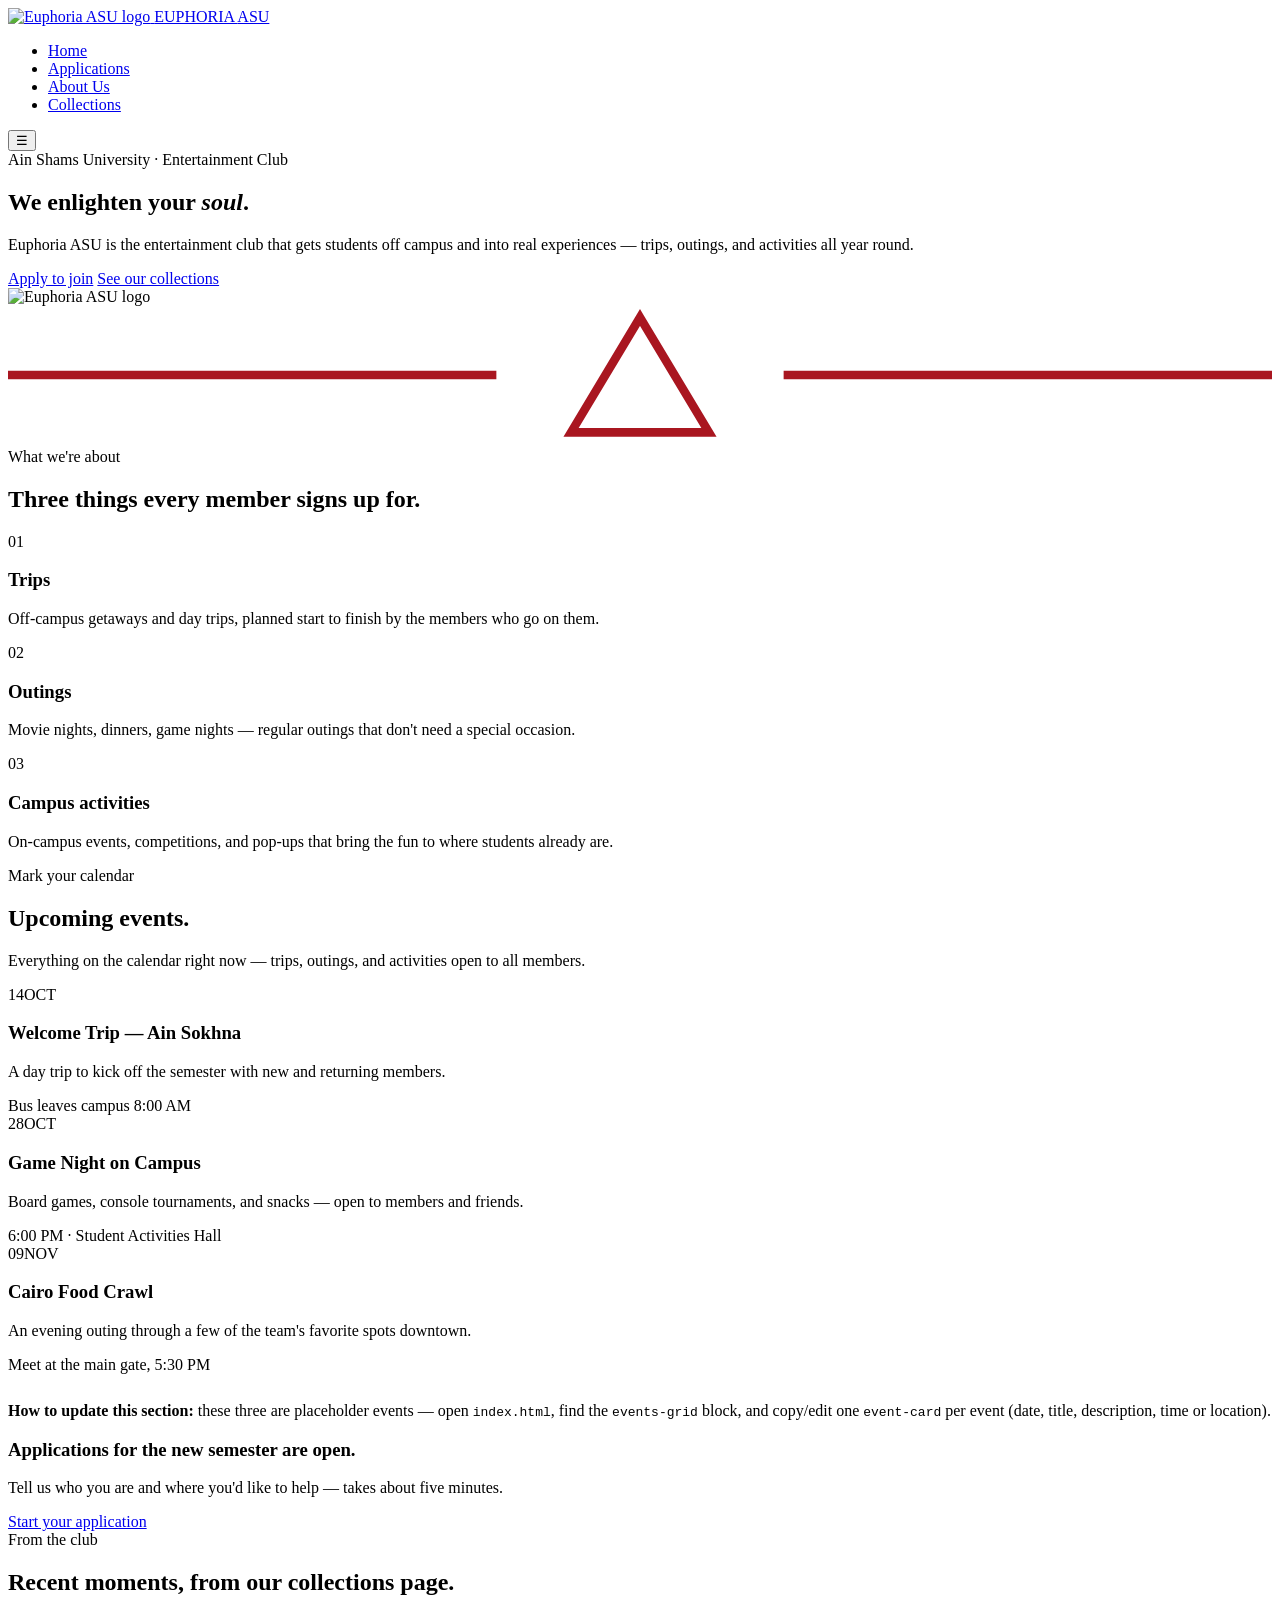
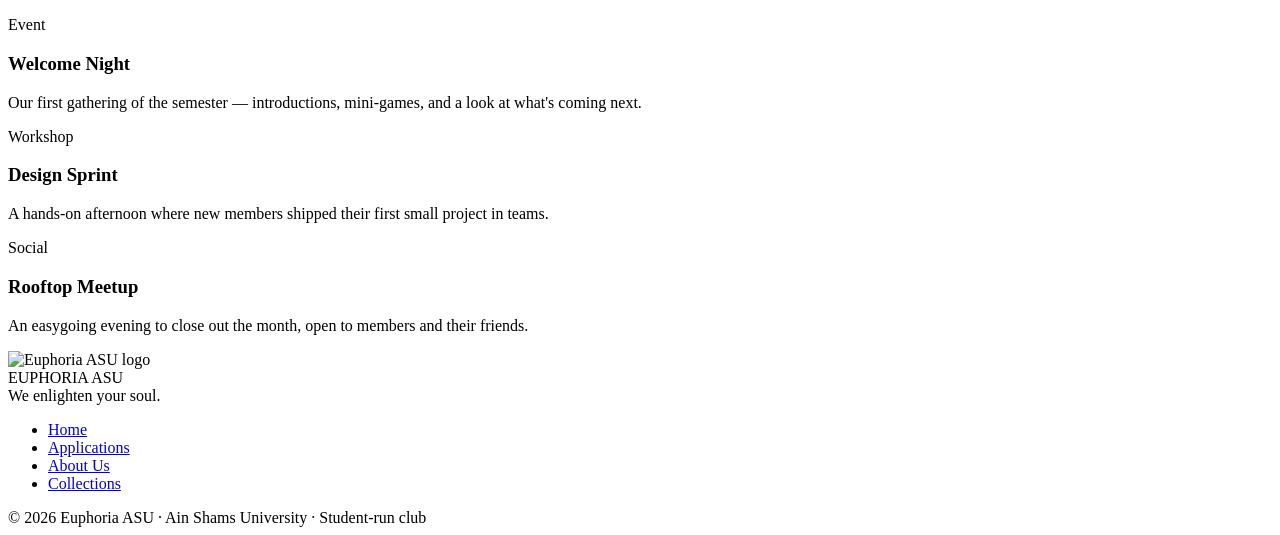
==== index.html @ 0706fc9a "Add files via upload" ====
<!doctype html>
<html lang="en">
<head>
<meta charset="UTF-8">
<meta name="viewport" content="width=device-width, initial-scale=1.0">
<title>Euphoria ASU — Ain Shams University</title>
<meta name="description" content="Euphoria ASU is a student club at Ain Shams University. Explore our mission, apply to join, and browse our event collections.">
<link rel="icon" href="assets/logo.png">
<link rel="preconnect" href="https://fonts.googleapis.com">
<link rel="preconnect" href="https://fonts.gstatic.com" crossorigin>
<link href="https://fonts.googleapis.com/css2?family=Unbounded:wght@500;700&family=Manrope:wght@400;500;700&display=swap" rel="stylesheet">
<link rel="stylesheet" href="css/style.css">
</head>
<body>

<header class="site-header">
  <div class="wrap">
    <a href="index.html" class="brand">
      <img src="assets/logo.png" alt="Euphoria ASU logo">
      <span class="brand-name">EUPHORIA <span>ASU</span></span>
    </a>
    <nav>
      <ul class="nav-links">
        <li><a href="index.html" class="active">Home</a></li>
        <li><a href="applications.html">Applications</a></li>
        <li><a href="about.html">About Us</a></li>
        <li><a href="collections.html">Collections</a></li>
      </ul>
    </nav>
    <button class="nav-toggle" aria-label="Toggle menu">☰</button>
  </div>
</header>

<section class="hero">
  <div class="wrap">
    <div>
      <div class="eyebrow">Ain Shams University · Entertainment Club</div>
      <h1>We enlighten your <em>soul</em>.</h1>
      <p class="lede">Euphoria ASU is the entertainment club that gets students off campus and into real experiences — trips, outings, and activities all year round.</p>
      <div class="hero-actions">
        <a href="applications.html" class="btn btn-primary">Apply to join</a>
        <a href="collections.html" class="btn btn-ghost">See our collections</a>
      </div>
    </div>
    <div class="hero-mark">
      <img src="assets/logo.png" alt="Euphoria ASU logo">
    </div>
  </div>
</section>

<div class="divider">
  <svg viewBox="0 0 220 24" xmlns="http://www.w3.org/2000/svg" fill="none" stroke="#a91620" stroke-width="1.5">
    <line x1="0" y1="12" x2="85" y2="12"/>
    <polygon points="110,2 122,22 98,22"/>
    <line x1="135" y1="12" x2="220" y2="12"/>
  </svg>
</div>

<section class="block">
  <div class="wrap">
    <div class="section-head">
      <div class="eyebrow">What we're about</div>
      <h2>Three things every member signs up for.</h2>
    </div>
    <div class="grid-3">
      <div class="cell">
        <span class="num">01</span>
        <h3>Trips</h3>
        <p>Off-campus getaways and day trips, planned start to finish by the members who go on them.</p>
      </div>
      <div class="cell">
        <span class="num">02</span>
        <h3>Outings</h3>
        <p>Movie nights, dinners, game nights — regular outings that don't need a special occasion.</p>
      </div>
      <div class="cell">
        <span class="num">03</span>
        <h3>Campus activities</h3>
        <p>On-campus events, competitions, and pop-ups that bring the fun to where students already are.</p>
      </div>
    </div>
  </div>
</section>

<section class="block">
  <div class="wrap">
    <div class="section-head">
      <div class="eyebrow">Mark your calendar</div>
      <h2>Upcoming events.</h2>
      <p>Everything on the calendar right now — trips, outings, and activities open to all members.</p>
    </div>
    <div class="events-grid">

      <div class="event-card">
        <div class="event-date"><span class="day">14</span><span class="month">OCT</span></div>
        <div class="event-body">
          <h3>Welcome Trip — Ain Sokhna</h3>
          <p>A day trip to kick off the semester with new and returning members.</p>
          <div class="event-meta">Bus leaves campus 8:00 AM</div>
        </div>
      </div>

      <div class="event-card">
        <div class="event-date"><span class="day">28</span><span class="month">OCT</span></div>
        <div class="event-body">
          <h3>Game Night on Campus</h3>
          <p>Board games, console tournaments, and snacks — open to members and friends.</p>
          <div class="event-meta">6:00 PM · Student Activities Hall</div>
        </div>
      </div>

      <div class="event-card">
        <div class="event-date"><span class="day">09</span><span class="month">NOV</span></div>
        <div class="event-body">
          <h3>Cairo Food Crawl</h3>
          <p>An evening outing through a few of the team's favorite spots downtown.</p>
          <div class="event-meta">Meet at the main gate, 5:30 PM</div>
        </div>
      </div>

    </div>

    <div class="form-note" style="margin-top:28px;">
      <strong>How to update this section:</strong> these three are placeholder events — open <code>index.html</code>, find the <code>events-grid</code> block, and copy/edit one <code>event-card</code> per event (date, title, description, time or location).
    </div>
  </div>
</section>

<section class="block">
  <div class="wrap">
    <div class="banner">
      <div>
        <h3>Applications for the new semester are open.</h3>
        <p>Tell us who you are and where you'd like to help — takes about five minutes.</p>
      </div>
      <a href="applications.html" class="btn btn-primary">Start your application</a>
    </div>
  </div>
</section>

<section class="block">
  <div class="wrap">
    <div class="section-head">
      <div class="eyebrow">From the club</div>
      <h2>Recent moments, from our collections page.</h2>
    </div>
    <div class="card-grid">
      <div class="card">
        <span class="tag">Event</span>
        <h3>Welcome Night</h3>
        <p>Our first gathering of the semester — introductions, mini-games, and a look at what's coming next.</p>
      </div>
      <div class="card">
        <span class="tag">Workshop</span>
        <h3>Design Sprint</h3>
        <p>A hands-on afternoon where new members shipped their first small project in teams.</p>
      </div>
      <div class="card">
        <span class="tag">Social</span>
        <h3>Rooftop Meetup</h3>
        <p>An easygoing evening to close out the month, open to members and their friends.</p>
      </div>
    </div>
  </div>
</section>

<footer class="site-footer">
  <div class="wrap">
    <div class="footer-top">
      <div class="footer-brand">
        <img src="assets/logo.png" alt="Euphoria ASU logo">
        <div>
          <span class="brand-name">EUPHORIA <span>ASU</span></span>
          <div class="footer-tagline">We enlighten your soul.</div>
        </div>
      </div>
      <ul class="footer-links">
        <li><a href="index.html">Home</a></li>
        <li><a href="applications.html">Applications</a></li>
        <li><a href="about.html">About Us</a></li>
        <li><a href="collections.html">Collections</a></li>
      </ul>
    </div>
    <div class="footer-bottom">
      &copy; <span id="year"></span> Euphoria ASU · Ain Shams University · Student-run club
    </div>
  </div>
</footer>

<script src="js/main.js"></script>
<script>document.getElementById("year").textContent = new Date().getFullYear();</script>
</body>
</html>
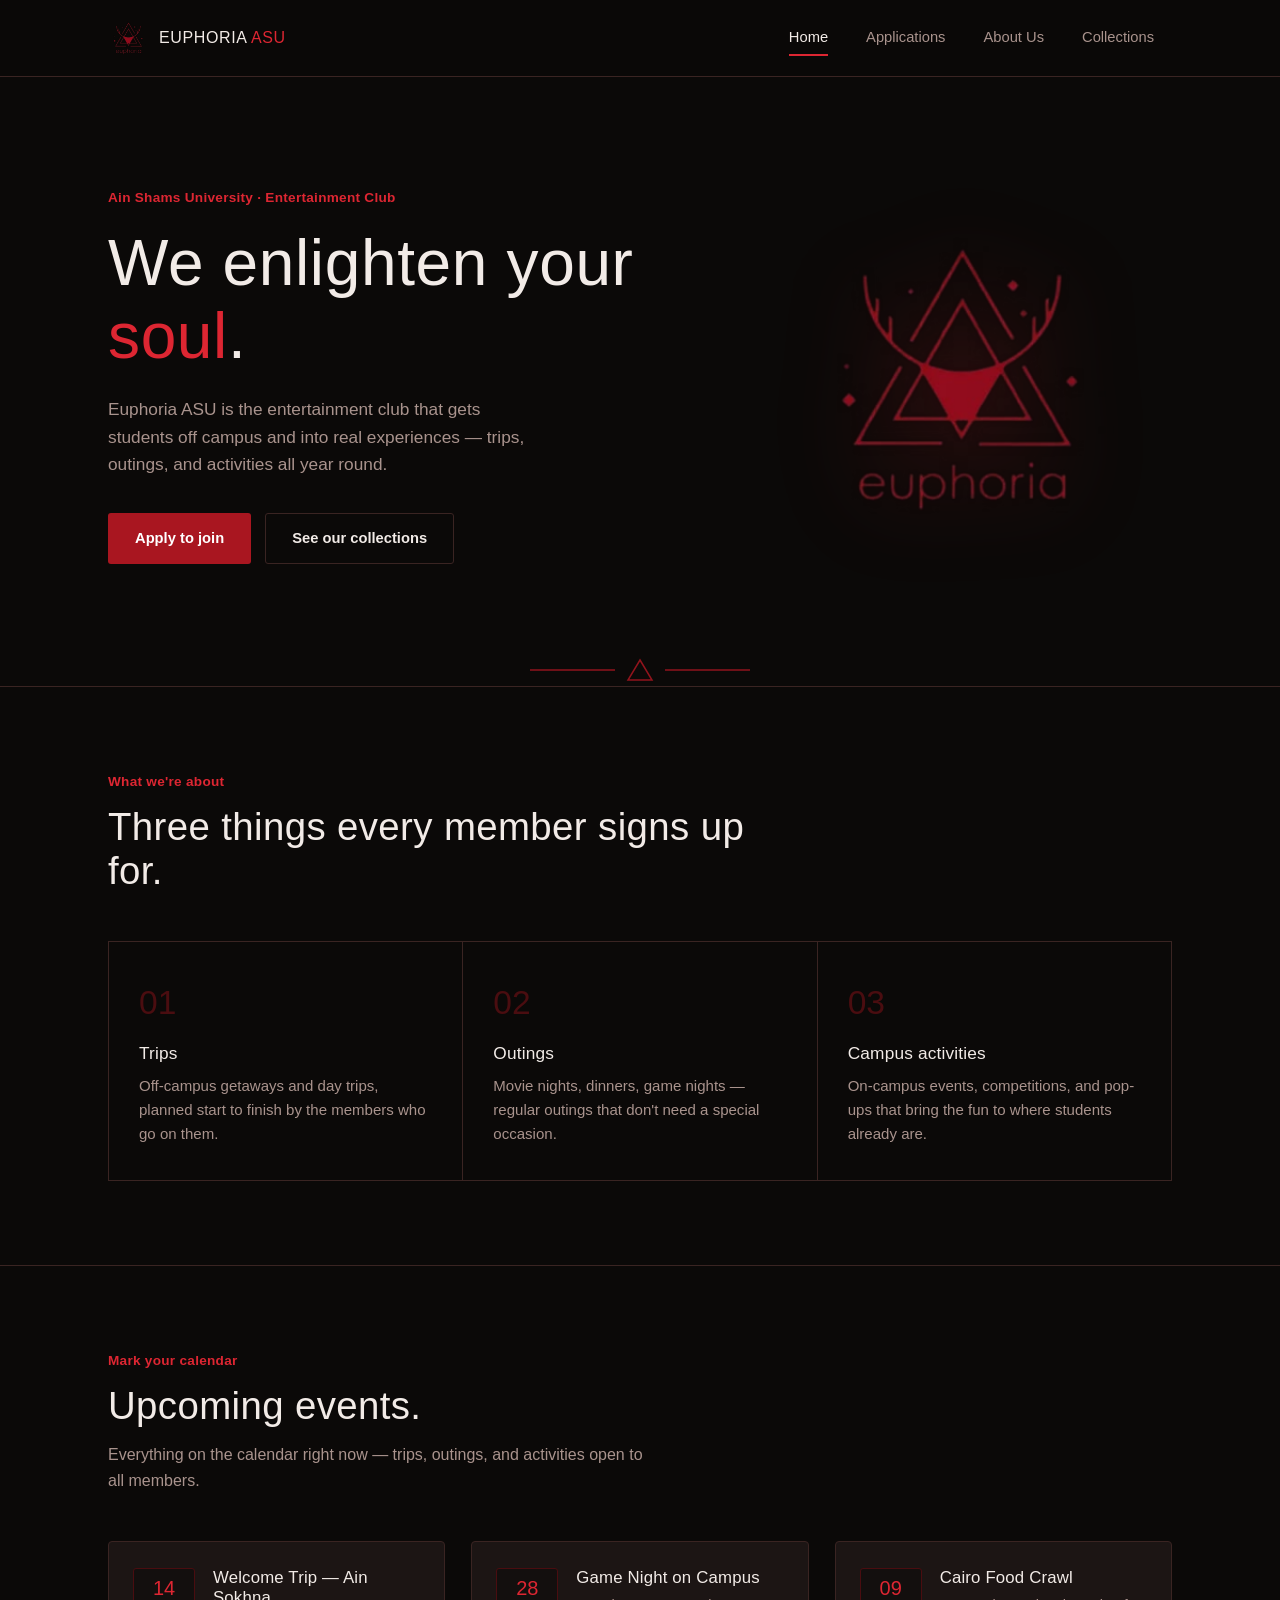
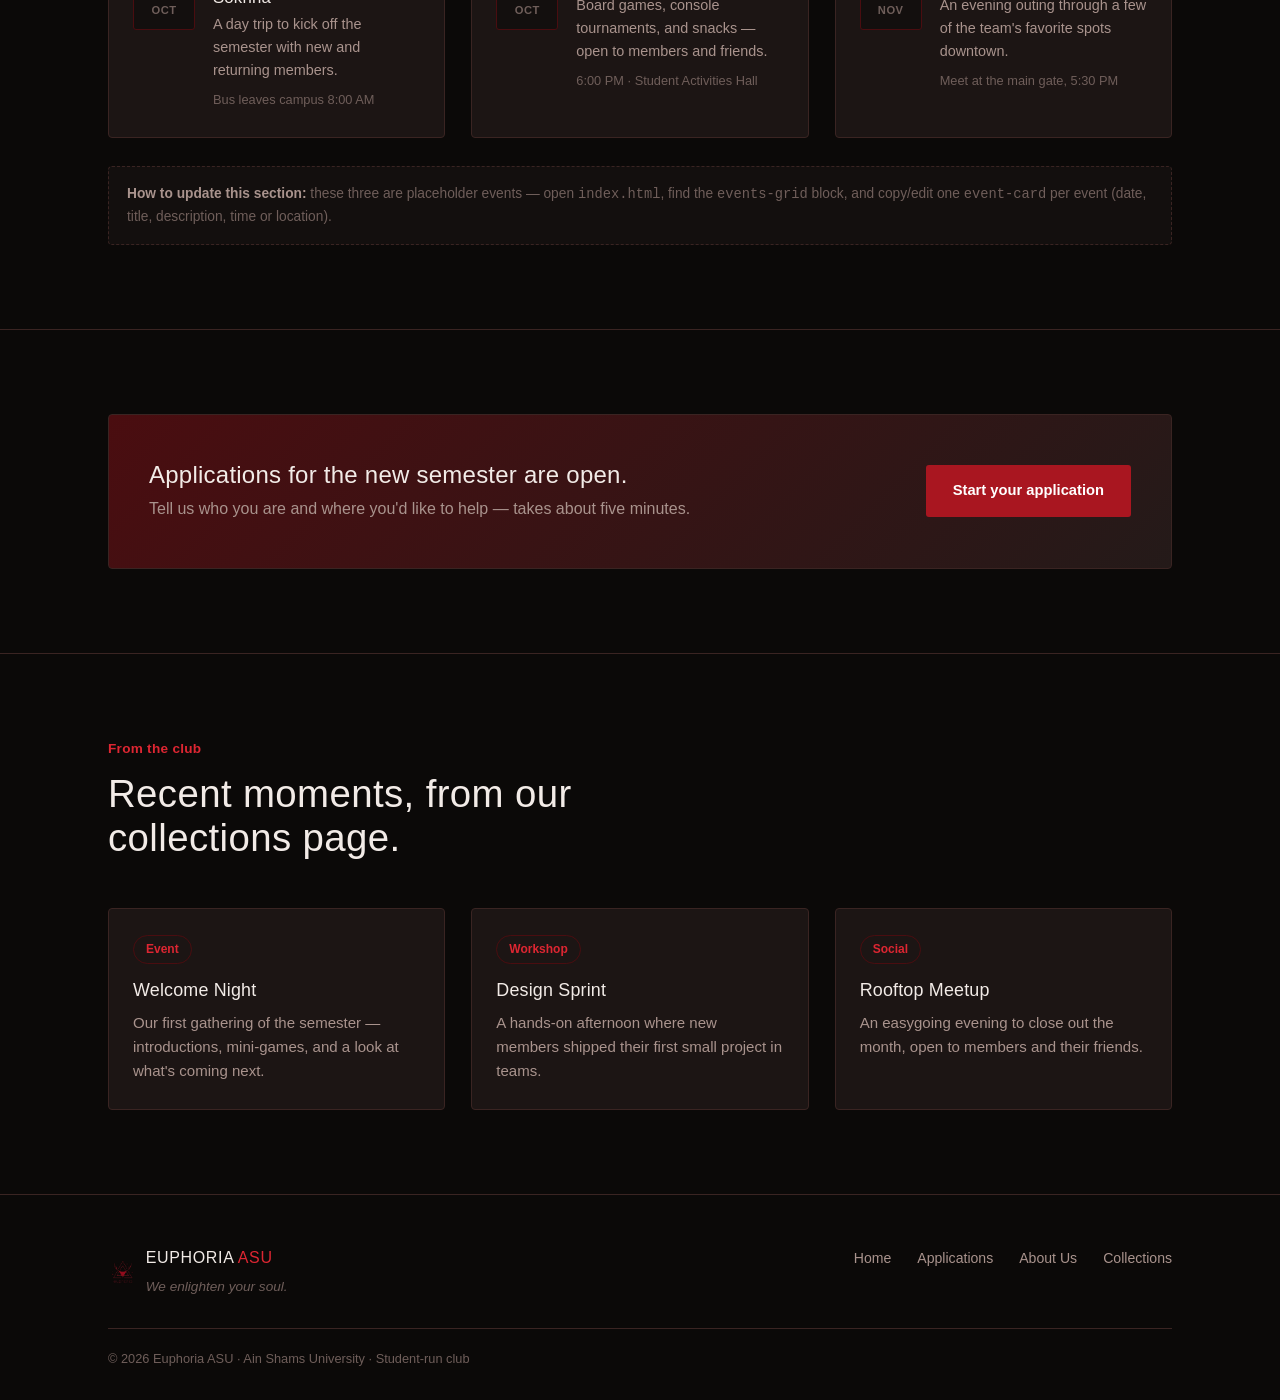
==== commit 25565a6d: "Add files via upload" ====
--- a/index.html
+++ b/index.html
@@ -58,22 +58,22 @@
 
 <section class="block">
   <div class="wrap">
-    <div class="section-head">
+    <div class="section-head reveal">
       <div class="eyebrow">What we're about</div>
       <h2>Three things every member signs up for.</h2>
     </div>
     <div class="grid-3">
-      <div class="cell">
+      <div class="cell reveal">
         <span class="num">01</span>
         <h3>Trips</h3>
         <p>Off-campus getaways and day trips, planned start to finish by the members who go on them.</p>
       </div>
-      <div class="cell">
+      <div class="cell reveal">
         <span class="num">02</span>
         <h3>Outings</h3>
         <p>Movie nights, dinners, game nights — regular outings that don't need a special occasion.</p>
       </div>
-      <div class="cell">
+      <div class="cell reveal">
         <span class="num">03</span>
         <h3>Campus activities</h3>
         <p>On-campus events, competitions, and pop-ups that bring the fun to where students already are.</p>
@@ -84,14 +84,14 @@
 
 <section class="block">
   <div class="wrap">
-    <div class="section-head">
+    <div class="section-head reveal">
       <div class="eyebrow">Mark your calendar</div>
       <h2>Upcoming events.</h2>
       <p>Everything on the calendar right now — trips, outings, and activities open to all members.</p>
     </div>
     <div class="events-grid">
 
-      <div class="event-card">
+      <div class="event-card reveal">
         <div class="event-date"><span class="day">14</span><span class="month">OCT</span></div>
         <div class="event-body">
           <h3>Welcome Trip — Ain Sokhna</h3>
@@ -100,7 +100,7 @@
         </div>
       </div>
 
-      <div class="event-card">
+      <div class="event-card reveal">
         <div class="event-date"><span class="day">28</span><span class="month">OCT</span></div>
         <div class="event-body">
           <h3>Game Night on Campus</h3>
@@ -109,7 +109,7 @@
         </div>
       </div>
 
-      <div class="event-card">
+      <div class="event-card reveal">
         <div class="event-date"><span class="day">09</span><span class="month">NOV</span></div>
         <div class="event-body">
           <h3>Cairo Food Crawl</h3>
@@ -128,7 +128,7 @@
 
 <section class="block">
   <div class="wrap">
-    <div class="banner">
+    <div class="banner reveal">
       <div>
         <h3>Applications for the new semester are open.</h3>
         <p>Tell us who you are and where you'd like to help — takes about five minutes.</p>
@@ -140,22 +140,22 @@
 
 <section class="block">
   <div class="wrap">
-    <div class="section-head">
+    <div class="section-head reveal">
       <div class="eyebrow">From the club</div>
       <h2>Recent moments, from our collections page.</h2>
     </div>
     <div class="card-grid">
-      <div class="card">
+      <div class="card reveal">
         <span class="tag">Event</span>
         <h3>Welcome Night</h3>
         <p>Our first gathering of the semester — introductions, mini-games, and a look at what's coming next.</p>
       </div>
-      <div class="card">
+      <div class="card reveal">
         <span class="tag">Workshop</span>
         <h3>Design Sprint</h3>
         <p>A hands-on afternoon where new members shipped their first small project in teams.</p>
       </div>
-      <div class="card">
+      <div class="card reveal">
         <span class="tag">Social</span>
         <h3>Rooftop Meetup</h3>
         <p>An easygoing evening to close out the month, open to members and their friends.</p>
--- a/css/style.css
+++ b/css/style.css
@@ -0,0 +1,791 @@
+/* ==========================================================================
+   Euphoria ASU — design tokens
+   ========================================================================== */
+
+:root {
+  --bg: #0b0908;
+  --bg-alt: #130f0e;
+  --surface: #1c1514;
+  --surface-2: #241a19;
+  --line: #3a2422;
+  --red-deep: #4a0d10;
+  --red: #a91620;
+  --red-bright: #dd2632;
+  --text: #f2ebe7;
+  --text-muted: #a9938d;
+  --text-faint: #6f5e5a;
+
+  --font-display: "Unbounded", "Segoe UI", sans-serif;
+  --font-body: "Manrope", "Segoe UI", sans-serif;
+
+  --container: 1120px;
+}
+
+* { box-sizing: border-box; }
+
+html {
+  scroll-behavior: smooth;
+}
+
+body {
+  margin: 0;
+  background: var(--bg);
+  color: var(--text);
+  font-family: var(--font-body);
+  font-size: 16px;
+  line-height: 1.6;
+  -webkit-font-smoothing: antialiased;
+}
+
+img { max-width: 100%; display: block; }
+
+a {
+  color: inherit;
+  text-decoration: none;
+}
+
+::selection {
+  background: var(--red);
+  color: var(--text);
+}
+
+:focus-visible {
+  outline: 2px solid var(--red-bright);
+  outline-offset: 3px;
+}
+
+h1, h2, h3, h4 {
+  font-family: var(--font-display);
+  font-weight: 500;
+  line-height: 1.15;
+  margin: 0;
+  letter-spacing: 0.01em;
+}
+
+p { margin: 0 0 1em; color: var(--text-muted); max-width: 62ch; }
+
+.wrap {
+  max-width: var(--container);
+  margin: 0 auto;
+  padding: 0 28px;
+}
+
+/* ==========================================================================
+   Header / nav
+   ========================================================================== */
+
+.site-header {
+  position: sticky;
+  top: 0;
+  z-index: 50;
+  background: rgba(11, 9, 8, 0.86);
+  backdrop-filter: blur(10px);
+  border-bottom: 1px solid var(--line);
+}
+
+.site-header .wrap {
+  display: flex;
+  align-items: center;
+  justify-content: space-between;
+  height: 76px;
+}
+
+.brand {
+  display: flex;
+  align-items: center;
+  gap: 12px;
+}
+
+.brand img {
+  height: 42px;
+  width: auto;
+}
+
+.brand-name {
+  font-family: var(--font-display);
+  font-size: 1rem;
+  letter-spacing: 0.04em;
+  color: var(--text);
+}
+
+.brand-name span { color: var(--red-bright); }
+
+.nav-links {
+  display: flex;
+  gap: 2px;
+  list-style: none;
+  margin: 0;
+  padding: 0;
+}
+
+.nav-links a {
+  display: block;
+  padding: 10px 18px;
+  font-size: 0.92rem;
+  color: var(--text-muted);
+  border-radius: 3px;
+  transition: color 0.2s ease;
+  position: relative;
+}
+
+.nav-links a:hover { color: var(--text); }
+
+.nav-links a.active { color: var(--text); }
+
+.nav-links a.active::after {
+  content: "";
+  position: absolute;
+  left: 18px;
+  right: 18px;
+  bottom: 4px;
+  height: 2px;
+  background: var(--red-bright);
+}
+
+.nav-toggle {
+  display: none;
+  background: none;
+  border: 1px solid var(--line);
+  border-radius: 4px;
+  color: var(--text);
+  width: 42px;
+  height: 42px;
+  align-items: center;
+  justify-content: center;
+  cursor: pointer;
+}
+
+@media (max-width: 780px) {
+  .nav-toggle { display: flex; }
+
+  .nav-links {
+    position: absolute;
+    top: 76px;
+    left: 0;
+    right: 0;
+    flex-direction: column;
+    background: var(--bg-alt);
+    border-bottom: 1px solid var(--line);
+    padding: 10px 24px 20px;
+    gap: 4px;
+    display: none;
+  }
+
+  .nav-links.open { display: flex; }
+
+  .nav-links a { padding: 12px 6px; }
+}
+
+/* ==========================================================================
+   Buttons
+   ========================================================================== */
+
+.btn {
+  display: inline-flex;
+  align-items: center;
+  gap: 8px;
+  font-family: var(--font-body);
+  font-weight: 700;
+  font-size: 0.92rem;
+  padding: 13px 26px;
+  border-radius: 3px;
+  border: 1px solid transparent;
+  cursor: pointer;
+  transition: transform 0.15s ease, background 0.2s ease, border-color 0.2s ease;
+}
+
+.btn-primary {
+  background: var(--red);
+  color: #fff;
+}
+
+.btn-primary:hover {
+  background: var(--red-bright);
+  transform: translateY(-1px);
+}
+
+.btn-ghost {
+  background: transparent;
+  border-color: var(--line);
+  color: var(--text);
+}
+
+.btn-ghost:hover {
+  border-color: var(--red);
+  color: var(--text);
+}
+
+/* ==========================================================================
+   Triangle divider (matches the logo's geometric mark)
+   ========================================================================== */
+
+.divider {
+  display: flex;
+  justify-content: center;
+  padding: 4px 0;
+  opacity: 0.85;
+}
+
+.divider svg { width: 220px; height: auto; }
+
+/* ==========================================================================
+   Hero
+   ========================================================================== */
+
+.hero {
+  position: relative;
+  padding: 110px 0 90px;
+  overflow: hidden;
+}
+
+.hero .wrap {
+  display: grid;
+  grid-template-columns: 1.15fr 0.85fr;
+  gap: 40px;
+  align-items: center;
+}
+
+.eyebrow {
+  color: var(--red-bright);
+  font-size: 0.85rem;
+  font-weight: 700;
+  margin-bottom: 18px;
+  letter-spacing: 0.02em;
+}
+
+.hero h1 {
+  font-size: clamp(2.6rem, 5vw, 4.2rem);
+  color: var(--text);
+  margin-bottom: 22px;
+}
+
+.hero h1 em {
+  font-style: normal;
+  color: var(--red-bright);
+}
+
+.hero p.lede {
+  font-size: 1.08rem;
+  max-width: 46ch;
+  margin-bottom: 34px;
+}
+
+.hero-actions {
+  display: flex;
+  gap: 14px;
+  flex-wrap: wrap;
+}
+
+.hero-mark {
+  display: flex;
+  justify-content: center;
+  align-items: center;
+}
+
+.hero-mark svg,
+.hero-mark img {
+  width: 100%;
+  max-width: 320px;
+  height: auto;
+  filter: drop-shadow(0 0 42px rgba(221, 38, 42, 0.32));
+}
+
+@media (max-width: 860px) {
+  .hero .wrap { grid-template-columns: 1fr; }
+  .hero-mark { order: -1; max-width: 220px; margin: 0 auto 10px; }
+  .hero { padding: 60px 0 50px; text-align: left; }
+}
+
+/* ==========================================================================
+   Sections
+   ========================================================================== */
+
+section.block {
+  padding: 84px 0;
+  border-top: 1px solid var(--line);
+}
+
+.section-head {
+  max-width: 640px;
+  margin-bottom: 48px;
+}
+
+.section-head .eyebrow { margin-bottom: 12px; }
+
+.section-head h2 {
+  font-size: clamp(1.7rem, 3vw, 2.4rem);
+  color: var(--text);
+  margin-bottom: 14px;
+}
+
+/* Mission / value grid */
+
+.grid-3 {
+  display: grid;
+  grid-template-columns: repeat(3, 1fr);
+  gap: 1px;
+  background: var(--line);
+  border: 1px solid var(--line);
+}
+
+.grid-3 .cell {
+  background: var(--bg);
+  padding: 34px 30px;
+}
+
+.cell .num {
+  font-family: var(--font-display);
+  color: var(--red-deep);
+  font-size: 2.1rem;
+  display: block;
+  margin-bottom: 14px;
+}
+
+.cell h3 {
+  font-size: 1.08rem;
+  color: var(--text);
+  margin-bottom: 10px;
+}
+
+.cell p { margin: 0; font-size: 0.94rem; }
+
+@media (max-width: 780px) {
+  .grid-3 { grid-template-columns: 1fr; }
+}
+
+/* Highlight / CTA banner */
+
+.banner {
+  background: linear-gradient(135deg, var(--red-deep), var(--surface-2));
+  border: 1px solid var(--line);
+  border-radius: 4px;
+  padding: 46px 40px;
+  display: flex;
+  align-items: center;
+  justify-content: space-between;
+  gap: 30px;
+  flex-wrap: wrap;
+}
+
+.banner h3 {
+  color: var(--text);
+  font-size: 1.5rem;
+  margin-bottom: 8px;
+}
+
+.banner p { margin: 0; }
+
+/* ==========================================================================
+   Cards (events, team, etc.)
+   ========================================================================== */
+
+.card-grid {
+  display: grid;
+  grid-template-columns: repeat(3, 1fr);
+  gap: 26px;
+}
+
+@media (max-width: 900px) {
+  .card-grid { grid-template-columns: repeat(2, 1fr); }
+}
+@media (max-width: 600px) {
+  .card-grid { grid-template-columns: 1fr; }
+}
+
+.card {
+  background: var(--surface);
+  border: 1px solid var(--line);
+  border-radius: 4px;
+  padding: 26px 24px;
+  transition: border-color 0.2s ease, transform 0.2s ease;
+}
+
+.card:hover {
+  border-color: var(--red);
+  transform: translateY(-3px);
+}
+
+.card .tag {
+  display: inline-block;
+  font-size: 0.75rem;
+  font-weight: 700;
+  color: var(--red-bright);
+  border: 1px solid var(--red-deep);
+  border-radius: 100px;
+  padding: 4px 12px;
+  margin-bottom: 16px;
+}
+
+.card h3 {
+  color: var(--text);
+  font-size: 1.12rem;
+  margin-bottom: 10px;
+}
+
+.card p { font-size: 0.94rem; margin: 0; }
+
+/* ==========================================================================
+   Upcoming events
+   ========================================================================== */
+
+.events-grid {
+  display: grid;
+  grid-template-columns: repeat(3, 1fr);
+  gap: 26px;
+}
+
+@media (max-width: 900px) {
+  .events-grid { grid-template-columns: repeat(2, 1fr); }
+}
+@media (max-width: 600px) {
+  .events-grid { grid-template-columns: 1fr; }
+}
+
+.event-card {
+  background: var(--surface);
+  border: 1px solid var(--line);
+  border-radius: 4px;
+  padding: 26px 24px;
+  display: flex;
+  gap: 18px;
+  transition: border-color 0.2s ease, transform 0.2s ease;
+}
+
+.event-card:hover {
+  border-color: var(--red);
+  transform: translateY(-3px);
+}
+
+.event-date {
+  flex: none;
+  width: 62px;
+  height: 62px;
+  border: 1px solid var(--red-deep);
+  border-radius: 3px;
+  display: flex;
+  flex-direction: column;
+  align-items: center;
+  justify-content: center;
+  background: var(--bg-alt);
+}
+
+.event-date .day {
+  font-family: var(--font-display);
+  color: var(--red-bright);
+  font-size: 1.25rem;
+  line-height: 1;
+}
+
+.event-date .month {
+  color: var(--text-faint);
+  font-size: 0.7rem;
+  font-weight: 700;
+  letter-spacing: 0.04em;
+  margin-top: 4px;
+}
+
+.event-body h3 {
+  color: var(--text);
+  font-size: 1.05rem;
+  margin-bottom: 6px;
+}
+
+.event-body p {
+  font-size: 0.9rem;
+  margin: 0 0 8px;
+}
+
+.event-meta {
+  font-size: 0.8rem;
+  color: var(--text-faint);
+}
+
+/* ==========================================================================
+   Timeline (applications page)
+   ========================================================================== */
+
+.timeline {
+  position: relative;
+  padding-left: 34px;
+  border-left: 2px solid var(--line);
+}
+
+.timeline-step {
+  position: relative;
+  padding-bottom: 44px;
+}
+
+.timeline-step:last-child { padding-bottom: 0; }
+
+.timeline-step::before {
+  content: "";
+  position: absolute;
+  left: -42px;
+  top: 4px;
+  width: 14px;
+  height: 14px;
+  background: var(--bg);
+  border: 2px solid var(--red-bright);
+  transform: rotate(45deg);
+}
+
+.timeline-step h3 {
+  color: var(--text);
+  font-size: 1.1rem;
+  margin-bottom: 8px;
+}
+
+.timeline-step p { margin: 0; font-size: 0.95rem; }
+
+/* ==========================================================================
+   Forms (applications page)
+   ========================================================================== */
+
+.app-form {
+  background: var(--surface);
+  border: 1px solid var(--line);
+  border-radius: 4px;
+  padding: 40px;
+}
+
+.field {
+  margin-bottom: 22px;
+}
+
+.field label {
+  display: block;
+  font-size: 0.86rem;
+  font-weight: 700;
+  color: var(--text);
+  margin-bottom: 8px;
+}
+
+.field input,
+.field select,
+.field textarea {
+  width: 100%;
+  background: var(--bg-alt);
+  border: 1px solid var(--line);
+  border-radius: 3px;
+  padding: 12px 14px;
+  color: var(--text);
+  font-family: var(--font-body);
+  font-size: 0.95rem;
+}
+
+.field input:focus,
+.field select:focus,
+.field textarea:focus {
+  border-color: var(--red);
+  outline: none;
+}
+
+.field textarea { resize: vertical; min-height: 110px; }
+
+.form-note {
+  background: var(--bg-alt);
+  border: 1px dashed var(--line);
+  border-radius: 4px;
+  padding: 16px 18px;
+  font-size: 0.86rem;
+  color: var(--text-faint);
+  margin-top: 24px;
+}
+
+.form-note strong { color: var(--text-muted); }
+
+/* ==========================================================================
+   Gallery (collections page)
+   ========================================================================== */
+
+.gallery {
+  display: grid;
+  grid-template-columns: repeat(3, 1fr);
+  gap: 18px;
+}
+
+@media (max-width: 900px) {
+  .gallery { grid-template-columns: repeat(2, 1fr); }
+}
+@media (max-width: 560px) {
+  .gallery { grid-template-columns: 1fr; }
+}
+
+.gallery-item {
+  position: relative;
+  aspect-ratio: 4 / 3;
+  border-radius: 4px;
+  overflow: hidden;
+  border: 1px solid var(--line);
+  background-color: var(--surface);
+  background-size: cover;
+  background-position: center;
+  display: flex;
+  align-items: center;
+  justify-content: center;
+}
+
+.gallery-item svg {
+  width: 46%;
+  opacity: 0.5;
+}
+
+.gallery-item .cap {
+  position: absolute;
+  left: 0; right: 0; bottom: 0;
+  padding: 12px 14px;
+  background: linear-gradient(to top, rgba(0,0,0,0.75), transparent);
+  font-size: 0.82rem;
+  color: var(--text-muted);
+}
+
+.gallery-item.placeholder .cap strong { color: var(--text); display:block; font-size: 0.9rem; margin-bottom: 2px; }
+
+/* filter tabs */
+.filters {
+  display: flex;
+  gap: 10px;
+  flex-wrap: wrap;
+  margin-bottom: 32px;
+}
+
+.filter-btn {
+  background: transparent;
+  border: 1px solid var(--line);
+  color: var(--text-muted);
+  padding: 8px 18px;
+  border-radius: 100px;
+  font-size: 0.86rem;
+  font-family: var(--font-body);
+  cursor: pointer;
+  transition: all 0.2s ease;
+}
+
+.filter-btn:hover { border-color: var(--red); color: var(--text); }
+
+.filter-btn.active {
+  background: var(--red);
+  border-color: var(--red);
+  color: #fff;
+}
+
+/* ==========================================================================
+   Team (about page)
+   ========================================================================== */
+
+.team-grid {
+  display: grid;
+  grid-template-columns: repeat(4, 1fr);
+  gap: 22px;
+}
+
+@media (max-width: 900px) {
+  .team-grid { grid-template-columns: repeat(2, 1fr); }
+}
+
+.team-card {
+  text-align: left;
+}
+
+.team-avatar {
+  aspect-ratio: 1;
+  background: var(--surface);
+  border: 1px solid var(--line);
+  border-radius: 4px;
+  display: flex;
+  align-items: center;
+  justify-content: center;
+  margin-bottom: 14px;
+}
+
+.team-avatar svg { width: 40%; opacity: 0.45; }
+
+.team-card h4 {
+  color: var(--text);
+  font-size: 1rem;
+  margin-bottom: 3px;
+}
+
+.team-card .role {
+  color: var(--red-bright);
+  font-size: 0.82rem;
+  font-weight: 700;
+}
+
+/* ==========================================================================
+   Footer
+   ========================================================================== */
+
+.site-footer {
+  border-top: 1px solid var(--line);
+  padding: 50px 0 30px;
+}
+
+.footer-top {
+  display: flex;
+  justify-content: space-between;
+  align-items: flex-start;
+  gap: 30px;
+  flex-wrap: wrap;
+  margin-bottom: 30px;
+}
+
+.footer-brand {
+  display: flex;
+  align-items: center;
+  gap: 10px;
+}
+
+.footer-brand img { height: 30px; }
+
+.footer-tagline {
+  color: var(--text-faint);
+  font-size: 0.85rem;
+  font-style: italic;
+  margin-top: 6px;
+}
+
+.footer-links {
+  display: flex;
+  gap: 26px;
+  flex-wrap: wrap;
+  list-style: none;
+  padding: 0;
+  margin: 0;
+}
+
+.footer-links a {
+  font-size: 0.88rem;
+  color: var(--text-muted);
+}
+
+.footer-links a:hover { color: var(--red-bright); }
+
+.footer-bottom {
+  font-size: 0.8rem;
+  color: var(--text-faint);
+  border-top: 1px solid var(--line);
+  padding-top: 20px;
+}
+
+/* ==========================================================================
+   Page header (non-home pages)
+   ========================================================================== */
+
+.page-header {
+  padding: 70px 0 50px;
+  border-bottom: 1px solid var(--line);
+}
+
+.page-header .eyebrow { margin-bottom: 14px; }
+
+.page-header h1 {
+  font-size: clamp(2.2rem, 4vw, 3.2rem);
+  color: var(--text);
+}
+
+.page-header p.lede {
+  margin-top: 18px;
+  font-size: 1.02rem;
+  max-width: 56ch;
+}
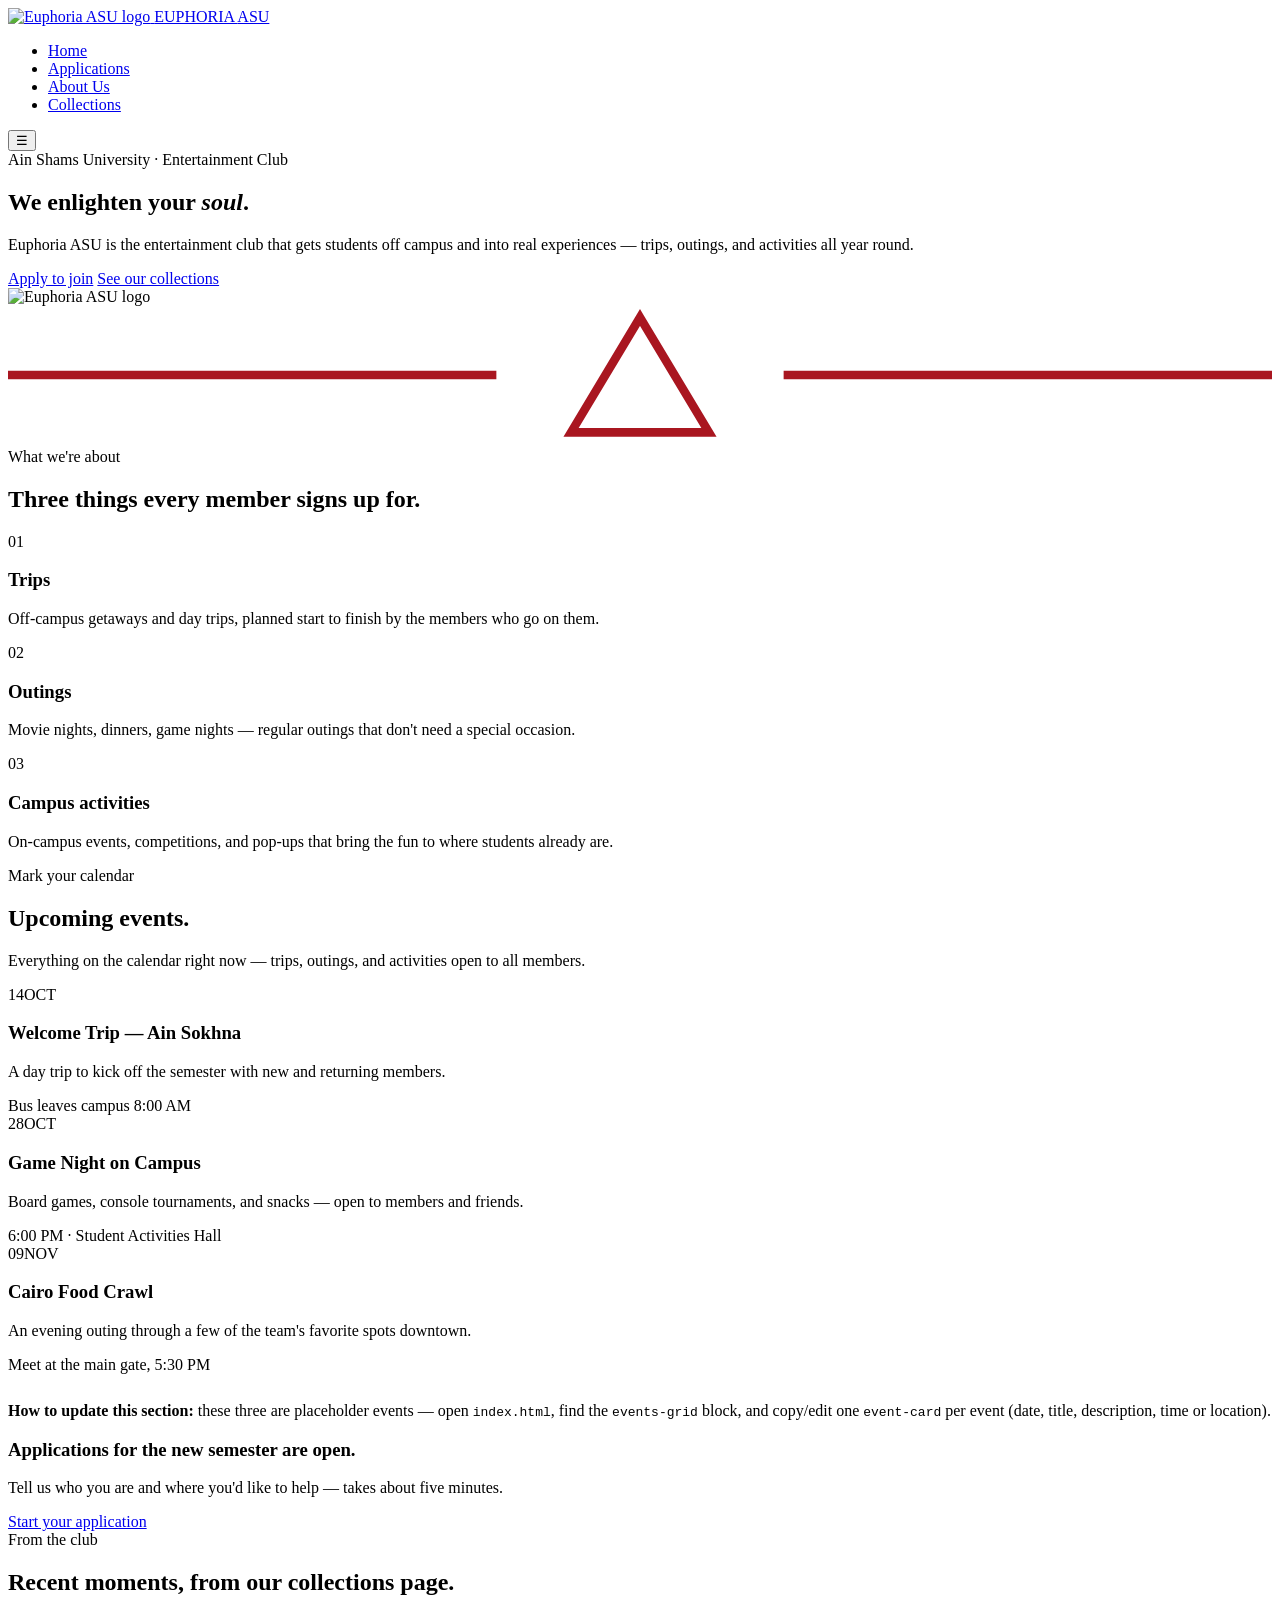
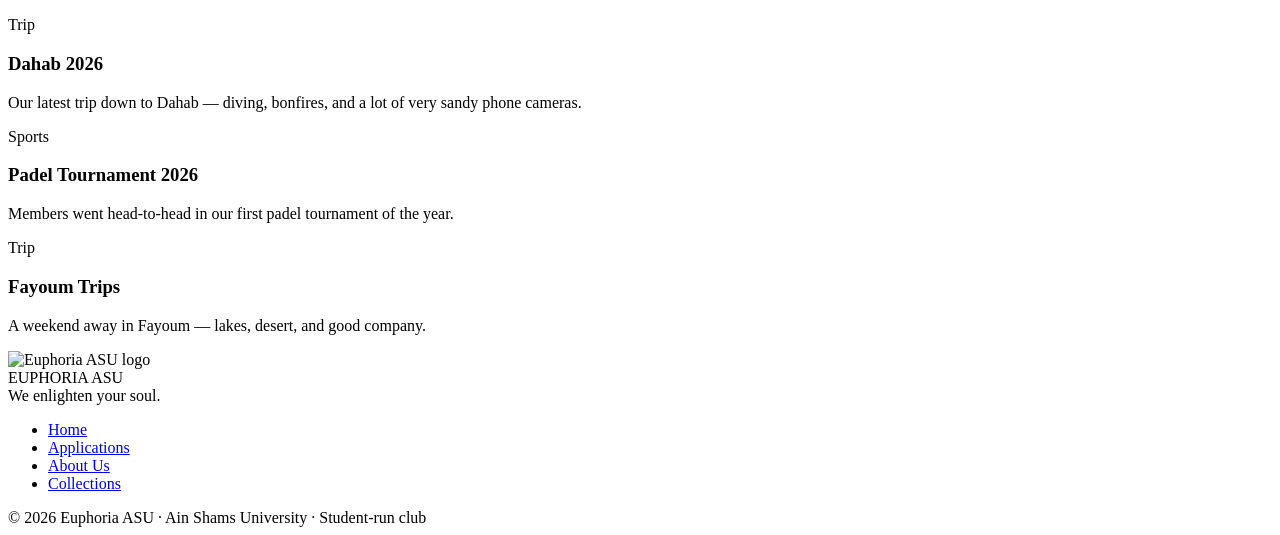
==== commit a8aab1a4: "Add files via upload" ====
--- a/index.html
+++ b/index.html
@@ -62,6 +62,9 @@
       <div class="eyebrow">What we're about</div>
       <h2>Three things every member signs up for.</h2>
     </div>
+    <div class="section-media reveal reveal-img">
+      <div class="media-bg" style="background-image:url('assets/sections/mission.jpg')"></div>
+    </div>
     <div class="grid-3">
       <div class="cell reveal">
         <span class="num">01</span>
@@ -128,7 +131,7 @@
 
 <section class="block">
   <div class="wrap">
-    <div class="banner reveal">
+    <div class="banner reveal" style="background-image:url('assets/sections/cta.jpg')">
       <div>
         <h3>Applications for the new semester are open.</h3>
         <p>Tell us who you are and where you'd like to help — takes about five minutes.</p>
@@ -146,19 +149,34 @@
     </div>
     <div class="card-grid">
       <div class="card reveal">
-        <span class="tag">Event</span>
-        <h3>Welcome Night</h3>
-        <p>Our first gathering of the semester — introductions, mini-games, and a look at what's coming next.</p>
+        <div class="card-media">
+          <div class="media-bg" style="background-image:url('assets/collections/dahab-2026.jpg')"></div>
+        </div>
+        <div class="card-body">
+          <span class="tag">Trip</span>
+          <h3>Dahab 2026</h3>
+          <p>Our latest trip down to Dahab — diving, bonfires, and a lot of very sandy phone cameras.</p>
+        </div>
       </div>
       <div class="card reveal">
-        <span class="tag">Workshop</span>
-        <h3>Design Sprint</h3>
-        <p>A hands-on afternoon where new members shipped their first small project in teams.</p>
+        <div class="card-media">
+          <div class="media-bg" style="background-image:url('assets/collections/padel-tournament-2026.jpg')"></div>
+        </div>
+        <div class="card-body">
+          <span class="tag">Sports</span>
+          <h3>Padel Tournament 2026</h3>
+          <p>Members went head-to-head in our first padel tournament of the year.</p>
+        </div>
       </div>
       <div class="card reveal">
-        <span class="tag">Social</span>
-        <h3>Rooftop Meetup</h3>
-        <p>An easygoing evening to close out the month, open to members and their friends.</p>
+        <div class="card-media">
+          <div class="media-bg" style="background-image:url('assets/collections/fayoum-trips.jpg')"></div>
+        </div>
+        <div class="card-body">
+          <span class="tag">Trip</span>
+          <h3>Fayoum Trips</h3>
+          <p>A weekend away in Fayoum — lakes, desert, and good company.</p>
+        </div>
       </div>
     </div>
   </div>
